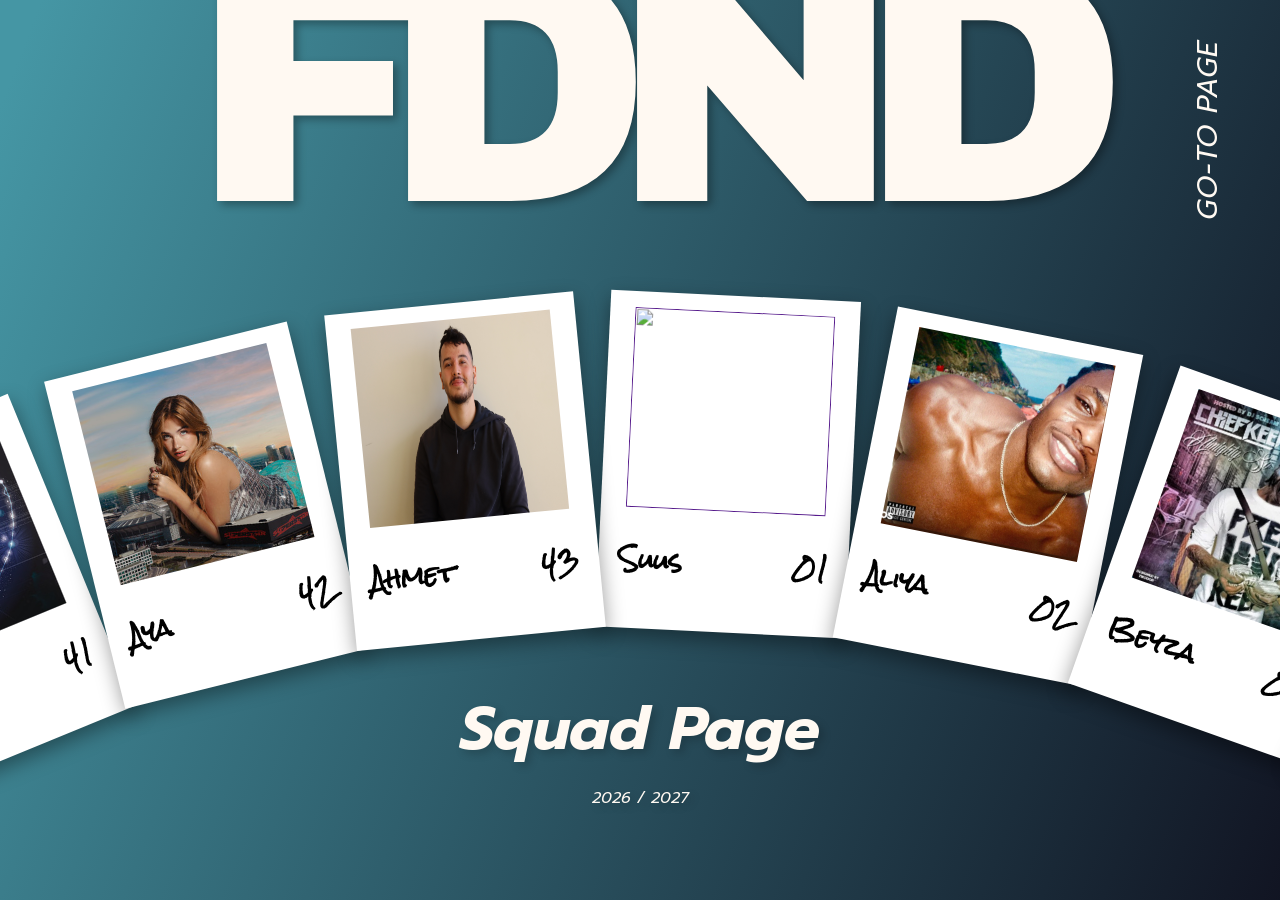
==== index.html @ 0210c7cf "paginas linken en korte uitleg" ====
<!DOCTYPE html>
<html lang="en">
<head>
    <meta charset="UTF-8">
    <meta name="viewport" content="width=device-width, initial-scale=1.0">

    <title>Squad page</title>

    <link rel="stylesheet" href="styles/styles.css">
</head>

<body>

    <section class="slider">

        <h2 class="fdnd">FDND</h2>

        <div class="circle-text">
            <h1>Squad Page</h1>

            <p>
                2026 / 2027
            </p>
        </div>
        <div class="goTopage"> <a href="goto-page/goto.html">GO-TO PAGE</a></div>


        <div class="wheel-window">

            <div class="circle" id="circle">

                <article class="card">
                    <a href=""><img src="https://fastly.picsum.photos/id/0/5000/3333.jpg?hmac=_j6ghY5fCfSD6tvtcV74zXivkJSPIfR9B8w34XeQmvU" alt=""></a>
                    <div class="content">
                        <a href="">
                            <h2>Suus</h2>
                        </a>
                        <h2>01</h2>
                    </div>
                </article>

                <article class="card">
                    <a href="https://open.spotify.com/album/4bhsge7tf3Ci7hPtmNu0J1"><img src="Cover fotos/Aliya.png" alt=""></a>
                    <div class="content">
                        <a href="https://aliyaharding.github.io/your-tribe-profile-card/Aliya.html">
                            <h2>Aliya</h2>
                        </a>
                        <h2>02</h2>
                    </div>
                </article>

                <article class="card">
                    <a href="https://open.spotify.com/track/30rpKQn8oHKN7y34GOj0X2?si=afd12217fcdf4f01"><img src="Cover fotos/Beyza.png" alt=""></a>
                    <div class="content">
                        <a href="https://beyzaarkan.github.io/your-tribe-profile-card/">
                            <h2>Beyza</h2>
                        </a>
                        <h2>03</h2>
                    </div>
                </article>

                <article class="card">
                    <a href="https://open.spotify.com/track/5DBmXF7QO43Cuy9yqva116"><img src="Cover fotos/Jesper.png" alt=""></a>
                    <div class="content">
                        <a href="https://jesperkoning1.github.io/your-tribe-profile-card/">
                            <h2>Jesper</h2>
                        </a>
                        <h2>04</h2>
                    </div>
                </article>

                <article class="card">
                    <a href="https://open.spotify.com/track/2dxpAO137w9TbVnnN4Roo1?si=LbN8KAVeT6iYR3YzOqZjtg&utm_source=copy-link"><img src="Cover fotos/Justin.png" alt=""></a>
                    <div class="content">
                        <a href="https://justinverbon1234.github.io/introwebsite/#home">
                            <h2>Justin</h2>
                        </a>
                        <h2>05</h2>
                    </div>
                </article>

                <article class="card">
                    <div class="polaroid">
                        <a href="https://open.spotify.com/track/2bfNnO1OpLCxaDR73phdMk"><img src="Cover%20fotos/Celeste.png" alt="Celeste"></a>
                    </div>
                    <div class="content">
                        <a href="https://celeste0012.github.io/your-tribe-profile-card/"><h2>Celeste</h2></a>
                        <h2>06</h2>
                    </div>
                </article>

                <article class="card">
                    <div class="polaroid">
                        <img src="Jaar%201/Chahed.JPG" alt="Chahed">
                    </div>
                    <div class="content">
                        <a href="https://chahedddd.github.io/your-tribe-profile-card/"><h2>Chahed</h2></a>
                        <h2>07</h2>
                    </div>
                </article>

                <article class="card">
                    <div class="polaroid">
                        <img src="Jaar%201/David.JPG" alt="David">
                    </div>
                    <div class="content">
                        <a href="https://davidoo379.github.io/your-tribe-profile-card/"><h2>David</h2></a>
                        <h2>08</h2>
                    </div>
                </article>

                <article class="card">
                    <div class="polaroid">
                        <span class="polaroid-placeholder">E</span>
                    </div>
                    <div class="content">
                        <a href=""><h2>Emmanuel</h2></a>
                        <h2>09</h2>
                    </div>
                </article>

                <article class="card">
                    <div class="polaroid">
                        <img src="Jaar%201/Hajar.JPG" alt="Hajar">
                    </div>
                    <div class="content">
                        <a href=""><h2>Hajar</h2></a>
                        <h2>10</h2>
                    </div>
                </article>

                <article class="card">
                    <div class="polaroid">
                        <img src="Jaar%201/Jarellsa.JPG" alt="Jarellsa">
                    </div>
                    <div class="content">
                        <a href="https://js5603.github.io/your-tribe-profile-card/"><h2>Jarellsa</h2></a>
                        <h2>11</h2>
                    </div>
                </article>

                <article class="card">
                    <div class="polaroid">
                        <a href="https://open.spotify.com/track/5DBmXF7QO43Cuy9yqva116"><img src="Cover%20fotos/Jesper.png" alt="Jesper"></a>
                    </div>
                    <div class="content">
                        <a href="https://jesperkoning1.github.io/your-tribe-profile-card/"><h2>Jesper</h2></a>
                        <h2>12</h2>
                    </div>
                </article>

                <article class="card">
                    <div class="polaroid">
                        <a href="https://open.spotify.com/track/4lkvkuT775zljoXSJSP4JC"><img src="Cover%20fotos/Joost.png" alt="Joost"></a>
                    </div>
                    <div class="content">
                        <a href="https://s2108887.github.io/your-tribe-profile-card/"><h2>Joost</h2></a>
                        <h2>13</h2>
                    </div>
                </article>

                <article class="card">
                    <div class="polaroid">
                        <a href="https://open.spotify.com/track/2dxpAO137w9TbVnnN4Roo1?si=LbN8KAVeT6iYR3YzOqZjtg&utm_source=copy-link"><img src="Cover%20fotos/Justin.png" alt="Justin"></a>
                    </div>
                    <div class="content">
                        <a href="https://justinverbon1234.github.io/introwebsite/#home"><h2>Justin</h2></a>
                        <h2>14</h2>
                    </div>
                </article>

                <article class="card">
                    <div class="polaroid">
                        <span class="polaroid-placeholder">K</span>
                    </div>
                    <div class="content">
                        <a href=""><h2>Kennie</h2></a>
                        <h2>15</h2>
                    </div>
                </article>

                <article class="card">
                    <div class="polaroid">
                        <img src="Jaar%201/Lo%C3%AFs.JPG" alt="Loïs">
                    </div>
                    <div class="content">
                        <a href="https://loisaantjes.github.io/your-tribe-profile-card/"><h2>Loïs</h2></a>
                        <h2>16</h2>
                    </div>
                </article>

                <article class="card">
                    <div class="polaroid">
                        <img src="Jaar%201/Lou.JPG" alt="Lou">
                    </div>
                    <div class="content">
                        <a href="https://louavb.github.io/your-tribe-profile-card/"><h2>Lou</h2></a>
                        <h2>17</h2>
                    </div>
                </article>

                <article class="card">
                    <div class="polaroid">
                        <a href="https://open.spotify.com/track/6rdkCkjk6D12xRpdMXy0I2?si=6cc4e0f4f4984ff0"><img src="Cover%20fotos/Lyanne.png" alt="Lyanne"></a>
                    </div>
                    <div class="content">
                        <a href="https://lyannebos.github.io/your-tribe-profile-card/"><h2>Lyanne</h2></a>
                        <h2>18</h2>
                    </div>
                </article>

                <article class="card">
                    <div class="polaroid">
                        <a href="https://open.spotify.com/track/1QrbZhFYlViXd60g130vw1?si=cf085813ec524803"><img src="Cover%20fotos/Lyndsey.png" alt="Lyndsey"></a>
                    </div>
                    <div class="content">
                        <a href="https://lyndsey07.github.io/your-tribe-profile-card/"><h2>Lyndsey</h2></a>
                        <h2>19</h2>
                    </div>
                </article>

                <article class="card">
                    <div class="polaroid">
                        <a href="https://open.spotify.com/track/0uS2Womc2Qmank4v4ZXSIc?si=f0138188e6684b3f"><img src="Cover%20fotos/melissa.png" alt="Melissa"></a>
                    </div>
                    <div class="content">
                        <a href="https://melis5016.github.io/your-tribe-profile-card/"><h2>Melissa</h2></a>
                        <h2>20</h2>
                    </div>
                </article>

                <article class="card">
                    <div class="polaroid">
                        <img src="Jaar%201/Mika.JPG" alt="Mika">
                    </div>
                    <div class="content">
                        <a href="https://mikahartono007.github.io/your-tribe-profile-card/"><h2>Mika</h2></a>
                        <h2>21</h2>
                    </div>
                </article>

                <article class="card">
                    <div class="polaroid">
                        <img src="Jaar%201/Miriale.JPG" alt="Miriale">
                    </div>
                    <div class="content">
                        <a href="https://m1riale.github.io/your-tribe-profile-card/"><h2>Miriale</h2></a>
                        <h2>22</h2>
                    </div>
                </article>

                <article class="card">
                    <div class="polaroid">
                        <img src="Jaar%201/Noey.JPG" alt="Noey">
                    </div>
                    <div class="content">
                        <a href="https://noeyoo26.github.io/your-tribe-profile-card/"><h2>Noey</h2></a>
                        <h2>23</h2>
                    </div>
                </article>

                <article class="card">
                    <div class="polaroid">
                        <img src="Jaar%201/Queeny.JPG" alt="Queeny">
                    </div>
                    <div class="content">
                        <a href="https://queeny2003.github.io/your-tribe-profile-card/"><h2>Queeny</h2></a>
                        <h2>24</h2>
                    </div>
                </article>

                <article class="card">
                    <div class="polaroid">
                        <a href="https://open.spotify.com/track/3kLE2Jsxeb3W2bhx82bPlb?si=hnOVK1WyT_2hZTIwfyWzcA&utm_source=copy-link"><img src="Cover%20fotos/Rabia.png" alt="Rabia"></a>
                    </div>
                    <div class="content">
                        <a href="https://rabiaarkan.github.io/your-tribe-profile-card/"><h2>Rabia</h2></a>
                        <h2>25</h2>
                    </div>
                </article>

                <article class="card">
                    <div class="polaroid">
                        <img src="Jaar%201/Rayhana.JPG" alt="Rayhana">
                    </div>
                    <div class="content">
                        <a href="https://rayhana7.github.io/your-tribe-profile-card/"><h2>Rayhana</h2></a>
                        <h2>26</h2>
                    </div>
                </article>

                <article class="card">
                    <div class="polaroid">
                        <img src="Jaar%201/Rick.JPG" alt="Rick">
                    </div>
                    <div class="content">
                        <a href="https://rickd377.github.io/your-tribe-profile-card/"><h2>Rick</h2></a>
                        <h2>27</h2>
                    </div>
                </article>

                <article class="card">
                    <div class="polaroid">
                        <a href="https://open.spotify.com/track/2TVxnKdb3tqe1nhQWwwZCO?si=04ea355052c5495c"><img src="Cover%20fotos/rosa.png" alt="Rosa"></a>
                    </div>
                    <div class="content">
                        <a href="https://rosavandenbos.github.io/your-tribe-profile-card/"><h2>Rosa</h2></a>
                        <h2>28</h2>
                    </div>
                </article>

                <article class="card">
                    <div class="polaroid">
                        <a href="https://open.spotify.com/track/0ein7AoQtMfncNkgX6erBJ?si=066363b96b164a5f"><img src="Cover%20fotos/Rowynn.png" alt="Rowynn"></a>
                    </div>
                    <div class="content">
                        <a href="https://rowynn-eu.github.io/fdnd-profile-card/"><h2>Rowynn</h2></a>
                        <h2>29</h2>
                    </div>
                </article>

                <article class="card">
                    <div class="polaroid">
                        <img src="Cover%20fotos/Sam.png" alt="Sam">
                    </div>
                    <div class="content">
                        <a href="https://sambalsamss.github.io/your-tribe-profile-card/"><h2>Sam</h2></a>
                        <h2>30</h2>
                    </div>
                </article>

                <article class="card">
                    <div class="polaroid">
                        <img src="Jaar%201/Sami.JPG" alt="Sami">
                    </div>
                    <div class="content">
                        <a href=""><h2>Sami</h2></a>
                        <h2>31</h2>
                    </div>
                </article>

                <article class="card">
                    <div class="polaroid">
                        <a href="https://open.spotify.com/track/13toFl1UwJPsRxDiD9jgtn?si=424628b800dc44c4"><img src="Cover%20fotos/Savannah.png" alt="Savannah"></a>
                    </div>
                    <div class="content">
                        <a href="https://savannahvdheld.github.io/your-tribe-profile-card/"><h2>Savannah</h2></a>
                        <h2>32</h2>
                    </div>
                </article>

                <article class="card">
                    <div class="polaroid">
                        <a href="https://open.spotify.com/track/649sdeRNPf05BOLBj1mAM9?si=AgdmmM1JSR-guNTonocITA&utm_source=copy-link&rowId=1efcf9e5ba291e65"><img src="Cover%20fotos/Sophie.png" alt="Sophie"></a>
                    </div>
                    <div class="content">
                        <a href="https://sophieediepenmaat.github.io/your-tribe-profile-card/"><h2>Sophie</h2></a>
                        <h2>33</h2>
                    </div>
                </article>

                <article class="card">
                    <div class="polaroid">
                        <a href="https://open.spotify.com/track/1XpVhaI4HzWrhRWIpdfyJB?si=ddd6d8f90f2c4a77"><img src="Cover%20fotos/Sun.png" alt="Sun"></a>
                    </div>
                    <div class="content">
                        <a href="https://stldevelopment.github.io/your-tribe-profile-card/"><h2>Sun</h2></a>
                        <h2>34</h2>
                    </div>
                </article>

                <article class="card">
                    <div class="polaroid">
                        <img src="Jaar%201/Thijs.JPG" alt="Thijs">
                    </div>
                    <div class="content">
                        <a href="https://thijs-fdnd.github.io/your-tribe-profile-card/"><h2>Thijs</h2></a>
                        <h2>35</h2>
                    </div>
                </article>

                <article class="card">
                    <div class="polaroid">
                        <a href="https://open.spotify.com/track/2g8OkcAaugntcOgt6pwQAm?si=fd66c41fdecf4f15"><img src="Cover%20fotos/Wesley.png" alt="Wesley"></a>
                    </div>
                    <div class="content">
                        <a href="https://toonicwesley.github.io/your-tribe-profile-card/"><h2>Wesley</h2></a>
                        <h2>36</h2>
                    </div>
                </article>

                <article class="card">
                    <div class="polaroid">
                        <a href="https://open.spotify.com/track/24j5pHISv4r7Au45ueiZ8r?si=ebf1aa23562a4572"><img src="Cover%20fotos/Xin.png" alt="Xin"></a>
                    </div>
                    <div class="content">
                        <a href="https://xinjuliette.github.io/your-tribe-profile-card/"><h2>Xin</h2></a>
                        <h2>37</h2>
                    </div>
                </article>

                <article class="card">
                    <div class="polaroid">
                        <img src="Jaar%201/Yigal.JPG" alt="Yigal">
                    </div>
                    <div class="content">
                        <a href=""><h2>Yigal</h2></a>
                        <h2>38</h2>
                    </div>
                </article>

                <article class="card">
                    <div class="polaroid">
                        <img src="Jaar%201/Younes.JPG" alt="Younes">
                    </div>
                    <div class="content">
                        <a href=""><h2>Younes</h2></a>
                        <h2>39</h2>
                    </div>
                </article>

                <article class="card">
                    <div class="polaroid">
                        <a href="https://open.spotify.com/track/5r5cp9IpziiIsR6b93vcnQ?si=ee3883383f084d9b"><img src="Cover%20fotos/koop.png" alt="Koop"></a>
                    </div>
                    <div class="content">
                        <a href="http://koopreynders.github.io/profile-card/"><h2>Koop</h2></a>
                        <h2>40</h2>
                    </div>
                </article>

                <article class="card">
                    <div class="polaroid">
                        <a href="https://open.spotify.com/track/4IazOWzgfLB8MR5VIY368A?si=-tY_Zt63QMWzEGtm5CwmcA&utm_source=copy-link"><img src="Cover%20fotos/Britt.png" alt="Britt"></a>
                    </div>
                    <div class="content">
                        <a href="https://brittvegt.github.io/your-tribe-profile-card/"><h2>Britt</h2></a>
                        <h2>41</h2>
                    </div>
                </article>

                <article class="card">
                    <div class="polaroid">
                        <a href="https://open.spotify.com/album/2jZzND3FctUUDWC8I4MYNK?si=33-AzAgFSiCE4cm8D4ddWQ&utm_source=copy-link"><img src="Cover%20fotos/Aya.png" alt="Aya"></a>
                    </div>
                    <div class="content">
                        <a href="https://ayalefevere.github.io/your-tribe-profile-card/"><h2>Aya</h2></a>
                        <h2>42</h2>
                    </div>
                </article>

                <article class="card">
                    <div class="polaroid">
                        <img src="Jaar%201/Ahmet.JPG" alt="Ahmet">
                    </div>
                    <div class="content">
                        <a href="https://temhasene.github.io/your-tribe-profile-card/"><h2>Ahmet</h2></a>
                        <h2>43</h2>
                    </div>
                </article>

            </div>

        </div>

    </section>


    <script src="scripts/script.js"></script>

</body>
</html>
---- styles/styles.css ----
@import url('https://fonts.googleapis.com/css2?family=Archivo+Black&family=Google+Sans:ital,opsz,wght@0,17..18,400..700;1,17..18,400..700&family=Prompt:ital,wght@0,100;0,200;0,300;0,400;0,500;0,600;0,700;0,800;0,900;1,100;1,200;1,300;1,400;1,500;1,600;1,700;1,800;1,900&family=Rock+Salt&display=swap');
* {
    box-sizing: border-box;
}


body {
    margin: 0;
    font-family: Arial, sans-serif;
    background-image: linear-gradient( 111.1deg,  rgba(69,150,164,1) 2.5%, rgba(17,20,34,1) 100.3% );
}


/* Whole screen */

.slider {
    width: 100%;
    height: 100vh;

    position: relative;

    overflow: hidden;
}


/* Text that stays still */
.fdnd{
    color: #FFF9F2;
    font-size: 27vw; /* vw, zodat het automatische aanpast op maat van scherm */
    margin-top: -8vw; /* vw, zodat het automatische aanpast op maat van scherm */
    text-align: center;
    text-shadow: 4px 4px 8px rgba(0, 0, 0, 0.321);
    letter-spacing: -40px;
    
   font-family: "Archivo Black", sans-serif;

   font-weight: 400;

   font-style: normal;
   position: relative;
    animation: fadeIn 1s;
}

@keyframes fadeIn{
  from{
    opacity: 0;
    top: -20px;
  }
  to{
    opacity: 1;
    top: 0;
  }
}

.goTopage {
    position: absolute;

    right: 4vw;
    top: 40px;

    color: #FFF9F2;

    font-size: 28px;
    font-family: "Prompt", sans-serif;
    font-weight: 400;
    font-style: italic;

    writing-mode: vertical-rl;
    transform: rotate(180deg);

    letter-spacing: 1px;

    a{
        color: #FFF9F2;
        text-decoration: none;
    }

    a:hover{
        text-decoration: underline;
    }

    a:hover a:visited{
        color: #FFF9F2;
    }
}

.circle-text {
    width: 600px;
    color: #FFF9F2;
    position: absolute;

    left: 50%;
    bottom: 90px;
    text-shadow: 4px 4px 8px rgba(0, 0, 0, 0.185);

    transform: translateX(-50%);

    text-align: center;

    z-index: 10;
    font-family: "Prompt", sans-serif;
      font-weight: 400;
      font-style: italic;
    animation: TextIn 2s;
}

@keyframes TextIn {
    from{
        opacity: 0;
        bottom: 0;
    }
    to{
        opacity: 1;
        bottom: 90px;
    }
}

.circle-text h1 {
    margin: 0 0 12px;

    font-size: 60px;
}


.circle-text p {
    margin: 0;

    font-size: 16px;
    line-height: 1.5;
}


/* Visible area for the cards */

.wheel-window {
    width: 1100px;
    height: 150px;

    position: absolute;

    left: 50%;
    bottom: 0;

    transform: translateX(-50%);
    animation: slideIn 1s;

}

@keyframes slideIn {
    from{
        height: 0;
    }

    to{
        height: 150px;
    }
}


/* Big rotating circle */

.circle {
    width: 3600px;
    height: 3600px;

    position: absolute;

    left: 50%;
    top: -18em;

    border-radius: 50%;


opacity: 0;

    animation:
        circleIntro 2s ease-out forwards,
        rotateCircle 65s linear 2s infinite;
}


/* Pause when hovering over the cards */

.circle:hover {
    animation-play-state: paused;
}


/* Rotation */
@keyframes circleIntro {
    from {
        opacity: 0;
        transform: translateX(-50%) rotate(-20deg);
    }

    to {
        opacity: 1;
        transform: translateX(-50%) rotate(0deg);
    }
}

@keyframes rotateCircle {

    from {
        transform: translateX(-50%) rotate(0deg);
    }

    to {
        transform: translateX(-50%) rotate(360deg);
    }

}


/* Cards */

.card {
    width: 250px;
    height: auto;
    position: absolute;

    padding: 16px 20px 20px;

    background-color: white;

    text-align: center;
    box-shadow: 0 8px 20px rgba(0, 0, 0, 0.393);

    /* --rotate is set by animation.js, --scale changes on hover below */
    transform: translate(-50%, -50%) rotate(var(--rotate, 0deg)) scale(var(--scale, 1));

    transition: all 0.3s ease, box-shadow 0.3s ease; /* transition all zodat alles wordt geanimeerd */

    img{
        width: 200px;
        height: 200px;
    }
}

.content{
    display: flex;
    justify-content: space-between;
    align-items: center;

   font-family: "Rock Salt", cursive;

   font-weight: 400;

   font-style: normal;
    
    a{
        text-decoration: none;
        color: black;
    }

    a:hover{
        text-decoration: underline;
    }
}
/* Zoom in the card the mouse is over */

.card:hover {
    scale: 1.25;
    margin: 27px;
    z-index: 5;

    box-shadow: 0 12px 28px rgba(0, 0, 0, 0.3);
}
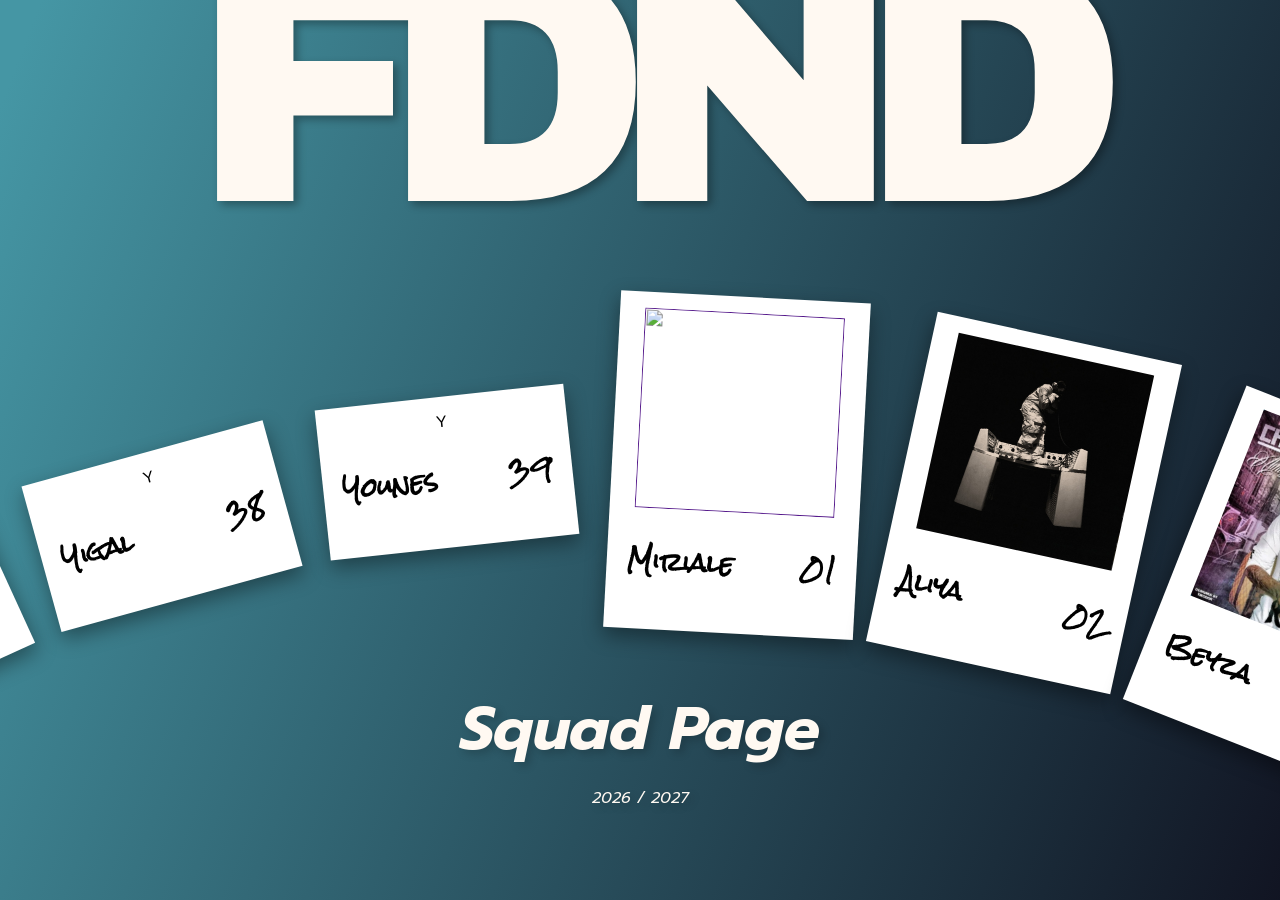
==== commit 67467571: "Foto's toegevoegd weer ZO ga ik fixen dat telefoon shit" ====
--- a/index.html
+++ b/index.html
@@ -4,7 +4,7 @@
     <meta charset="UTF-8">
     <meta name="viewport" content="width=device-width, initial-scale=1.0">
 
-    <title>Squad page</title>
+    <title>Circle Slider</title>
 
     <link rel="stylesheet" href="styles/styles.css">
 </head>
@@ -13,7 +13,7 @@
 
     <section class="slider">
 
-        <h2 class="fdnd">FDND</h2>
+        <h1 class="fdnd">FDND</h1>
 
         <div class="circle-text">
             <h1>Squad Page</h1>
@@ -22,7 +22,6 @@
                 2026 / 2027
             </p>
         </div>
-        <div class="goTopage"> <a href="goto-page/goto.html">GO-TO PAGE</a></div>
 
 
         <div class="wheel-window">
@@ -32,8 +31,8 @@
                 <article class="card">
                     <a href=""><img src="https://fastly.picsum.photos/id/0/5000/3333.jpg?hmac=_j6ghY5fCfSD6tvtcV74zXivkJSPIfR9B8w34XeQmvU" alt=""></a>
                     <div class="content">
-                        <a href="">
-                            <h2>Suus</h2>
+                        <a href="https://m1riale.github.io/your-tribe-profile-card/">
+                            <h2>Miriale</h2>
                         </a>
                         <h2>01</h2>
                     </div>
@@ -50,9 +49,9 @@
                 </article>
 
                 <article class="card">
-                    <a href="https://open.spotify.com/track/30rpKQn8oHKN7y34GOj0X2?si=afd12217fcdf4f01"><img src="Cover fotos/Beyza.png" alt=""></a>
-                    <div class="content">
-                        <a href="https://beyzaarkan.github.io/your-tribe-profile-card/">
+                    <a href=""><img src="Cover fotos/Beyza.png" alt=""></a>
+                    <div class="content">
+                        <a href="https://aliyaharding.github.io/your-tribe-profile-card/Aliya.html">
                             <h2>Beyza</h2>
                         </a>
                         <h2>03</h2>
@@ -60,9 +59,9 @@
                 </article>
 
                 <article class="card">
-                    <a href="https://open.spotify.com/track/5DBmXF7QO43Cuy9yqva116"><img src="Cover fotos/Jesper.png" alt=""></a>
-                    <div class="content">
-                        <a href="https://jesperkoning1.github.io/your-tribe-profile-card/">
+                    <a href=""><img src="Cover fotos/Jesper.png" alt=""></a>
+                    <div class="content">
+                        <a href="https://aliyaharding.github.io/your-tribe-profile-card/Aliya.html">
                             <h2>Jesper</h2>
                         </a>
                         <h2>04</h2>
@@ -70,9 +69,9 @@
                 </article>
 
                 <article class="card">
-                    <a href="https://open.spotify.com/track/2dxpAO137w9TbVnnN4Roo1?si=LbN8KAVeT6iYR3YzOqZjtg&utm_source=copy-link"><img src="Cover fotos/Justin.png" alt=""></a>
-                    <div class="content">
-                        <a href="https://justinverbon1234.github.io/introwebsite/#home">
+                    <a href=""><img src="Cover fotos/Justin.png" alt=""></a>
+                    <div class="content">
+                        <a href="https://aliyaharding.github.io/your-tribe-profile-card/Aliya.html">
                             <h2>Justin</h2>
                         </a>
                         <h2>05</h2>
@@ -81,30 +80,30 @@
 
                 <article class="card">
                     <div class="polaroid">
-                        <a href="https://open.spotify.com/track/2bfNnO1OpLCxaDR73phdMk"><img src="Cover%20fotos/Celeste.png" alt="Celeste"></a>
-                    </div>
-                    <div class="content">
-                        <a href="https://celeste0012.github.io/your-tribe-profile-card/"><h2>Celeste</h2></a>
+                        <span class="polaroid-placeholder">C</span>
+                    </div>
+                    <div class="content">
+                        <a href=""><h2>Celeste</h2></a>
                         <h2>06</h2>
                     </div>
                 </article>
 
                 <article class="card">
                     <div class="polaroid">
-                        <img src="Jaar%201/Chahed.JPG" alt="Chahed">
-                    </div>
-                    <div class="content">
-                        <a href="https://chahedddd.github.io/your-tribe-profile-card/"><h2>Chahed</h2></a>
+                        <span class="polaroid-placeholder">C</span>
+                    </div>
+                    <div class="content">
+                        <a href=""><h2>Chahed</h2></a>
                         <h2>07</h2>
                     </div>
                 </article>
 
                 <article class="card">
                     <div class="polaroid">
-                        <img src="Jaar%201/David.JPG" alt="David">
-                    </div>
-                    <div class="content">
-                        <a href="https://davidoo379.github.io/your-tribe-profile-card/"><h2>David</h2></a>
+                        <span class="polaroid-placeholder">D</span>
+                    </div>
+                    <div class="content">
+                        <a href=""><h2>David</h2></a>
                         <h2>08</h2>
                     </div>
                 </article>
@@ -121,7 +120,7 @@
 
                 <article class="card">
                     <div class="polaroid">
-                        <img src="Jaar%201/Hajar.JPG" alt="Hajar">
+                        <span class="polaroid-placeholder">H</span>
                     </div>
                     <div class="content">
                         <a href=""><h2>Hajar</h2></a>
@@ -131,40 +130,40 @@
 
                 <article class="card">
                     <div class="polaroid">
-                        <img src="Jaar%201/Jarellsa.JPG" alt="Jarellsa">
-                    </div>
-                    <div class="content">
-                        <a href="https://js5603.github.io/your-tribe-profile-card/"><h2>Jarellsa</h2></a>
+                        <span class="polaroid-placeholder">J</span>
+                    </div>
+                    <div class="content">
+                        <a href=""><h2>Jarellsa</h2></a>
                         <h2>11</h2>
                     </div>
                 </article>
 
                 <article class="card">
                     <div class="polaroid">
-                        <a href="https://open.spotify.com/track/5DBmXF7QO43Cuy9yqva116"><img src="Cover%20fotos/Jesper.png" alt="Jesper"></a>
-                    </div>
-                    <div class="content">
-                        <a href="https://jesperkoning1.github.io/your-tribe-profile-card/"><h2>Jesper</h2></a>
+                        <img src="Cover%20fotos/Jesper.png" alt="Jesper">
+                    </div>
+                    <div class="content">
+                        <a href=""><h2>Jesper</h2></a>
                         <h2>12</h2>
                     </div>
                 </article>
 
                 <article class="card">
                     <div class="polaroid">
-                        <a href="https://open.spotify.com/track/4lkvkuT775zljoXSJSP4JC"><img src="Cover%20fotos/Joost.png" alt="Joost"></a>
-                    </div>
-                    <div class="content">
-                        <a href="https://s2108887.github.io/your-tribe-profile-card/"><h2>Joost</h2></a>
+                        <span class="polaroid-placeholder">J</span>
+                    </div>
+                    <div class="content">
+                        <a href=""><h2>Joost</h2></a>
                         <h2>13</h2>
                     </div>
                 </article>
 
                 <article class="card">
                     <div class="polaroid">
-                        <a href="https://open.spotify.com/track/2dxpAO137w9TbVnnN4Roo1?si=LbN8KAVeT6iYR3YzOqZjtg&utm_source=copy-link"><img src="Cover%20fotos/Justin.png" alt="Justin"></a>
-                    </div>
-                    <div class="content">
-                        <a href="https://justinverbon1234.github.io/introwebsite/#home"><h2>Justin</h2></a>
+                        <img src="Cover%20fotos/Justin.png" alt="Justin">
+                    </div>
+                    <div class="content">
+                        <a href=""><h2>Justin</h2></a>
                         <h2>14</h2>
                     </div>
                 </article>
@@ -181,140 +180,140 @@
 
                 <article class="card">
                     <div class="polaroid">
-                        <img src="Jaar%201/Lo%C3%AFs.JPG" alt="Loïs">
-                    </div>
-                    <div class="content">
-                        <a href="https://loisaantjes.github.io/your-tribe-profile-card/"><h2>Loïs</h2></a>
+                        <span class="polaroid-placeholder">L</span>
+                    </div>
+                    <div class="content">
+                        <a href=""><h2>Loïs</h2></a>
                         <h2>16</h2>
                     </div>
                 </article>
 
                 <article class="card">
                     <div class="polaroid">
-                        <img src="Jaar%201/Lou.JPG" alt="Lou">
-                    </div>
-                    <div class="content">
-                        <a href="https://louavb.github.io/your-tribe-profile-card/"><h2>Lou</h2></a>
+                        <img src="Cover%20fotos/Lou.png" alt="Lou">
+                    </div>
+                    <div class="content">
+                        <a href=""><h2>Lou</h2></a>
                         <h2>17</h2>
                     </div>
                 </article>
 
                 <article class="card">
                     <div class="polaroid">
-                        <a href="https://open.spotify.com/track/6rdkCkjk6D12xRpdMXy0I2?si=6cc4e0f4f4984ff0"><img src="Cover%20fotos/Lyanne.png" alt="Lyanne"></a>
-                    </div>
-                    <div class="content">
-                        <a href="https://lyannebos.github.io/your-tribe-profile-card/"><h2>Lyanne</h2></a>
+                        <img src="Cover%20fotos/Lyanne.png" alt="Lyanne">
+                    </div>
+                    <div class="content">
+                        <a href=""><h2>Lyanne</h2></a>
                         <h2>18</h2>
                     </div>
                 </article>
 
                 <article class="card">
                     <div class="polaroid">
-                        <a href="https://open.spotify.com/track/1QrbZhFYlViXd60g130vw1?si=cf085813ec524803"><img src="Cover%20fotos/Lyndsey.png" alt="Lyndsey"></a>
-                    </div>
-                    <div class="content">
-                        <a href="https://lyndsey07.github.io/your-tribe-profile-card/"><h2>Lyndsey</h2></a>
+                        <img src="Cover%20fotos/Lyndsey.png" alt="Lyndsey">
+                    </div>
+                    <div class="content">
+                        <a href=""><h2>Lyndsey</h2></a>
                         <h2>19</h2>
                     </div>
                 </article>
 
                 <article class="card">
                     <div class="polaroid">
-                        <a href="https://open.spotify.com/track/0uS2Womc2Qmank4v4ZXSIc?si=f0138188e6684b3f"><img src="Cover%20fotos/melissa.png" alt="Melissa"></a>
-                    </div>
-                    <div class="content">
-                        <a href="https://melis5016.github.io/your-tribe-profile-card/"><h2>Melissa</h2></a>
+                        <img src="Cover%20fotos/melissa.png" alt="Melissa">
+                    </div>
+                    <div class="content">
+                        <a href=""><h2>Melissa</h2></a>
                         <h2>20</h2>
                     </div>
                 </article>
 
                 <article class="card">
                     <div class="polaroid">
-                        <img src="Jaar%201/Mika.JPG" alt="Mika">
-                    </div>
-                    <div class="content">
-                        <a href="https://mikahartono007.github.io/your-tribe-profile-card/"><h2>Mika</h2></a>
+                        <img src="Cover%20fotos/Mika.png" alt="Mika">
+                    </div>
+                    <div class="content">
+                        <a href=""><h2>Mika</h2></a>
                         <h2>21</h2>
                     </div>
                 </article>
 
                 <article class="card">
                     <div class="polaroid">
-                        <img src="Jaar%201/Miriale.JPG" alt="Miriale">
-                    </div>
-                    <div class="content">
-                        <a href="https://m1riale.github.io/your-tribe-profile-card/"><h2>Miriale</h2></a>
+                        <img src="Cover%20fotos/Miriale.png" alt="Miriale">
+                    </div>
+                    <div class="content">
+                        <a href=""><h2>Miriale</h2></a>
                         <h2>22</h2>
                     </div>
                 </article>
 
                 <article class="card">
                     <div class="polaroid">
-                        <img src="Jaar%201/Noey.JPG" alt="Noey">
-                    </div>
-                    <div class="content">
-                        <a href="https://noeyoo26.github.io/your-tribe-profile-card/"><h2>Noey</h2></a>
+                        <span class="polaroid-placeholder">N</span>
+                    </div>
+                    <div class="content">
+                        <a href=""><h2>Noey</h2></a>
                         <h2>23</h2>
                     </div>
                 </article>
 
                 <article class="card">
                     <div class="polaroid">
-                        <img src="Jaar%201/Queeny.JPG" alt="Queeny">
-                    </div>
-                    <div class="content">
-                        <a href="https://queeny2003.github.io/your-tribe-profile-card/"><h2>Queeny</h2></a>
+                        <span class="polaroid-placeholder">Q</span>
+                    </div>
+                    <div class="content">
+                        <a href=""><h2>Queeny</h2></a>
                         <h2>24</h2>
                     </div>
                 </article>
 
                 <article class="card">
                     <div class="polaroid">
-                        <a href="https://open.spotify.com/track/3kLE2Jsxeb3W2bhx82bPlb?si=hnOVK1WyT_2hZTIwfyWzcA&utm_source=copy-link"><img src="Cover%20fotos/Rabia.png" alt="Rabia"></a>
-                    </div>
-                    <div class="content">
-                        <a href="https://rabiaarkan.github.io/your-tribe-profile-card/"><h2>Rabia</h2></a>
+                        <img src="Cover%20fotos/Rabia.png" alt="Rabia">
+                    </div>
+                    <div class="content">
+                        <a href=""><h2>Rabia</h2></a>
                         <h2>25</h2>
                     </div>
                 </article>
 
                 <article class="card">
                     <div class="polaroid">
-                        <img src="Jaar%201/Rayhana.JPG" alt="Rayhana">
-                    </div>
-                    <div class="content">
-                        <a href="https://rayhana7.github.io/your-tribe-profile-card/"><h2>Rayhana</h2></a>
+                        <span class="polaroid-placeholder">R</span>
+                    </div>
+                    <div class="content">
+                        <a href=""><h2>Rayhana</h2></a>
                         <h2>26</h2>
                     </div>
                 </article>
 
                 <article class="card">
                     <div class="polaroid">
-                        <img src="Jaar%201/Rick.JPG" alt="Rick">
-                    </div>
-                    <div class="content">
-                        <a href="https://rickd377.github.io/your-tribe-profile-card/"><h2>Rick</h2></a>
+                        <span class="polaroid-placeholder">R</span>
+                    </div>
+                    <div class="content">
+                        <a href=""><h2>Rick</h2></a>
                         <h2>27</h2>
                     </div>
                 </article>
 
                 <article class="card">
                     <div class="polaroid">
-                        <a href="https://open.spotify.com/track/2TVxnKdb3tqe1nhQWwwZCO?si=04ea355052c5495c"><img src="Cover%20fotos/rosa.png" alt="Rosa"></a>
-                    </div>
-                    <div class="content">
-                        <a href="https://rosavandenbos.github.io/your-tribe-profile-card/"><h2>Rosa</h2></a>
+                        <img src="Cover%20fotos/rosa.png" alt="Rosa">
+                    </div>
+                    <div class="content">
+                        <a href=""><h2>Rosa</h2></a>
                         <h2>28</h2>
                     </div>
                 </article>
 
                 <article class="card">
                     <div class="polaroid">
-                        <a href="https://open.spotify.com/track/0ein7AoQtMfncNkgX6erBJ?si=066363b96b164a5f"><img src="Cover%20fotos/Rowynn.png" alt="Rowynn"></a>
-                    </div>
-                    <div class="content">
-                        <a href="https://rowynn-eu.github.io/fdnd-profile-card/"><h2>Rowynn</h2></a>
+                        <img src="Cover%20fotos/Rowynn.png" alt="Rowynn">
+                    </div>
+                    <div class="content">
+                        <a href=""><h2>Rowynn</h2></a>
                         <h2>29</h2>
                     </div>
                 </article>
@@ -324,14 +323,14 @@
                         <img src="Cover%20fotos/Sam.png" alt="Sam">
                     </div>
                     <div class="content">
-                        <a href="https://sambalsamss.github.io/your-tribe-profile-card/"><h2>Sam</h2></a>
+                        <a href=""><h2>Sam</h2></a>
                         <h2>30</h2>
                     </div>
                 </article>
 
                 <article class="card">
                     <div class="polaroid">
-                        <img src="Jaar%201/Sami.JPG" alt="Sami">
+                        <span class="polaroid-placeholder">S</span>
                     </div>
                     <div class="content">
                         <a href=""><h2>Sami</h2></a>
@@ -341,67 +340,67 @@
 
                 <article class="card">
                     <div class="polaroid">
-                        <a href="https://open.spotify.com/track/13toFl1UwJPsRxDiD9jgtn?si=424628b800dc44c4"><img src="Cover%20fotos/Savannah.png" alt="Savannah"></a>
-                    </div>
-                    <div class="content">
-                        <a href="https://savannahvdheld.github.io/your-tribe-profile-card/"><h2>Savannah</h2></a>
+                        <img src="Cover%20fotos/Savannah.png" alt="Savannah">
+                    </div>
+                    <div class="content">
+                        <a href=""><h2>Savannah</h2></a>
                         <h2>32</h2>
                     </div>
                 </article>
 
                 <article class="card">
                     <div class="polaroid">
-                        <a href="https://open.spotify.com/track/649sdeRNPf05BOLBj1mAM9?si=AgdmmM1JSR-guNTonocITA&utm_source=copy-link&rowId=1efcf9e5ba291e65"><img src="Cover%20fotos/Sophie.png" alt="Sophie"></a>
-                    </div>
-                    <div class="content">
-                        <a href="https://sophieediepenmaat.github.io/your-tribe-profile-card/"><h2>Sophie</h2></a>
+                        <img src="Cover%20fotos/Sophie.png" alt="Sophie">
+                    </div>
+                    <div class="content">
+                        <a href=""><h2>Sophie</h2></a>
                         <h2>33</h2>
                     </div>
                 </article>
 
                 <article class="card">
                     <div class="polaroid">
-                        <a href="https://open.spotify.com/track/1XpVhaI4HzWrhRWIpdfyJB?si=ddd6d8f90f2c4a77"><img src="Cover%20fotos/Sun.png" alt="Sun"></a>
-                    </div>
-                    <div class="content">
-                        <a href="https://stldevelopment.github.io/your-tribe-profile-card/"><h2>Sun</h2></a>
+                        <img src="Cover%20fotos/Sun.png" alt="Sun">
+                    </div>
+                    <div class="content">
+                        <a href=""><h2>Sun</h2></a>
                         <h2>34</h2>
                     </div>
                 </article>
 
                 <article class="card">
                     <div class="polaroid">
-                        <img src="Jaar%201/Thijs.JPG" alt="Thijs">
-                    </div>
-                    <div class="content">
-                        <a href="https://thijs-fdnd.github.io/your-tribe-profile-card/"><h2>Thijs</h2></a>
+                        <span class="polaroid-placeholder">T</span>
+                    </div>
+                    <div class="content">
+                        <a href=""><h2>Thijs</h2></a>
                         <h2>35</h2>
                     </div>
                 </article>
 
                 <article class="card">
                     <div class="polaroid">
-                        <a href="https://open.spotify.com/track/2g8OkcAaugntcOgt6pwQAm?si=fd66c41fdecf4f15"><img src="Cover%20fotos/Wesley.png" alt="Wesley"></a>
-                    </div>
-                    <div class="content">
-                        <a href="https://toonicwesley.github.io/your-tribe-profile-card/"><h2>Wesley</h2></a>
+                        <span class="polaroid-placeholder">W</span>
+                    </div>
+                    <div class="content">
+                        <a href=""><h2>Wesley</h2></a>
                         <h2>36</h2>
                     </div>
                 </article>
 
                 <article class="card">
                     <div class="polaroid">
-                        <a href="https://open.spotify.com/track/24j5pHISv4r7Au45ueiZ8r?si=ebf1aa23562a4572"><img src="Cover%20fotos/Xin.png" alt="Xin"></a>
-                    </div>
-                    <div class="content">
-                        <a href="https://xinjuliette.github.io/your-tribe-profile-card/"><h2>Xin</h2></a>
+                        <span class="polaroid-placeholder">X</span>
+                    </div>
+                    <div class="content">
+                        <a href=""><h2>Xin</h2></a>
                         <h2>37</h2>
                     </div>
                 </article>
 
                 <article class="card">
                     <div class="polaroid">
-                        <img src="Jaar%201/Yigal.JPG" alt="Yigal">
+                        <span class="polaroid-placeholder">Y</span>
                     </div>
                     <div class="content">
                         <a href=""><h2>Yigal</h2></a>
@@ -411,7 +410,7 @@
 
                 <article class="card">
                     <div class="polaroid">
-                        <img src="Jaar%201/Younes.JPG" alt="Younes">
+                        <span class="polaroid-placeholder">Y</span>
                     </div>
                     <div class="content">
                         <a href=""><h2>Younes</h2></a>
@@ -419,46 +418,6 @@
                     </div>
                 </article>
 
-                <article class="card">
-                    <div class="polaroid">
-                        <a href="https://open.spotify.com/track/5r5cp9IpziiIsR6b93vcnQ?si=ee3883383f084d9b"><img src="Cover%20fotos/koop.png" alt="Koop"></a>
-                    </div>
-                    <div class="content">
-                        <a href="http://koopreynders.github.io/profile-card/"><h2>Koop</h2></a>
-                        <h2>40</h2>
-                    </div>
-                </article>
-
-                <article class="card">
-                    <div class="polaroid">
-                        <a href="https://open.spotify.com/track/4IazOWzgfLB8MR5VIY368A?si=-tY_Zt63QMWzEGtm5CwmcA&utm_source=copy-link"><img src="Cover%20fotos/Britt.png" alt="Britt"></a>
-                    </div>
-                    <div class="content">
-                        <a href="https://brittvegt.github.io/your-tribe-profile-card/"><h2>Britt</h2></a>
-                        <h2>41</h2>
-                    </div>
-                </article>
-
-                <article class="card">
-                    <div class="polaroid">
-                        <a href="https://open.spotify.com/album/2jZzND3FctUUDWC8I4MYNK?si=33-AzAgFSiCE4cm8D4ddWQ&utm_source=copy-link"><img src="Cover%20fotos/Aya.png" alt="Aya"></a>
-                    </div>
-                    <div class="content">
-                        <a href="https://ayalefevere.github.io/your-tribe-profile-card/"><h2>Aya</h2></a>
-                        <h2>42</h2>
-                    </div>
-                </article>
-
-                <article class="card">
-                    <div class="polaroid">
-                        <img src="Jaar%201/Ahmet.JPG" alt="Ahmet">
-                    </div>
-                    <div class="content">
-                        <a href="https://temhasene.github.io/your-tribe-profile-card/"><h2>Ahmet</h2></a>
-                        <h2>43</h2>
-                    </div>
-                </article>
-
             </div>
 
         </div>
--- a/styles/styles.css
+++ b/styles/styles.css
@@ -41,14 +41,15 @@
     animation: fadeIn 1s;
 }
 
+/* animatie foor FDND text */
 @keyframes fadeIn{
   from{
-    opacity: 0;
-    top: -20px;
+    opacity: 0; /* eerst is het niet zichtbaar */
+    top: -20px; /* zodat het eerst buiten het scherm is*/
   }
   to{
-    opacity: 1;
-    top: 0;
+    opacity: 1; /* Nu is de text weer zichtbaar*/
+    top: 0;/* Nu is de text op z'n normale plek*/
   }
 }
 
@@ -145,7 +146,7 @@
     animation: slideIn 1s;
 
 }
-
+/* Slide in animatie van buiten het scherm en terug naar z'n original plek */
 @keyframes slideIn {
     from{
         height: 0;
@@ -226,10 +227,7 @@
     text-align: center;
     box-shadow: 0 8px 20px rgba(0, 0, 0, 0.393);
 
-    /* --rotate is set by animation.js, --scale changes on hover below */
-    transform: translate(-50%, -50%) rotate(var(--rotate, 0deg)) scale(var(--scale, 1));
-
-    transition: all 0.3s ease, box-shadow 0.3s ease; /* transition all zodat alles wordt geanimeerd */
+    transition: all 0.3s ease, box-shadow 0.3s ease; /*transition all zodat alles wordt geanimeerd*/
 
     img{
         width: 200px;
@@ -257,8 +255,8 @@
         text-decoration: underline;
     }
 }
+
 /* Zoom in the card the mouse is over */
-
 .card:hover {
     scale: 1.25;
     margin: 27px;
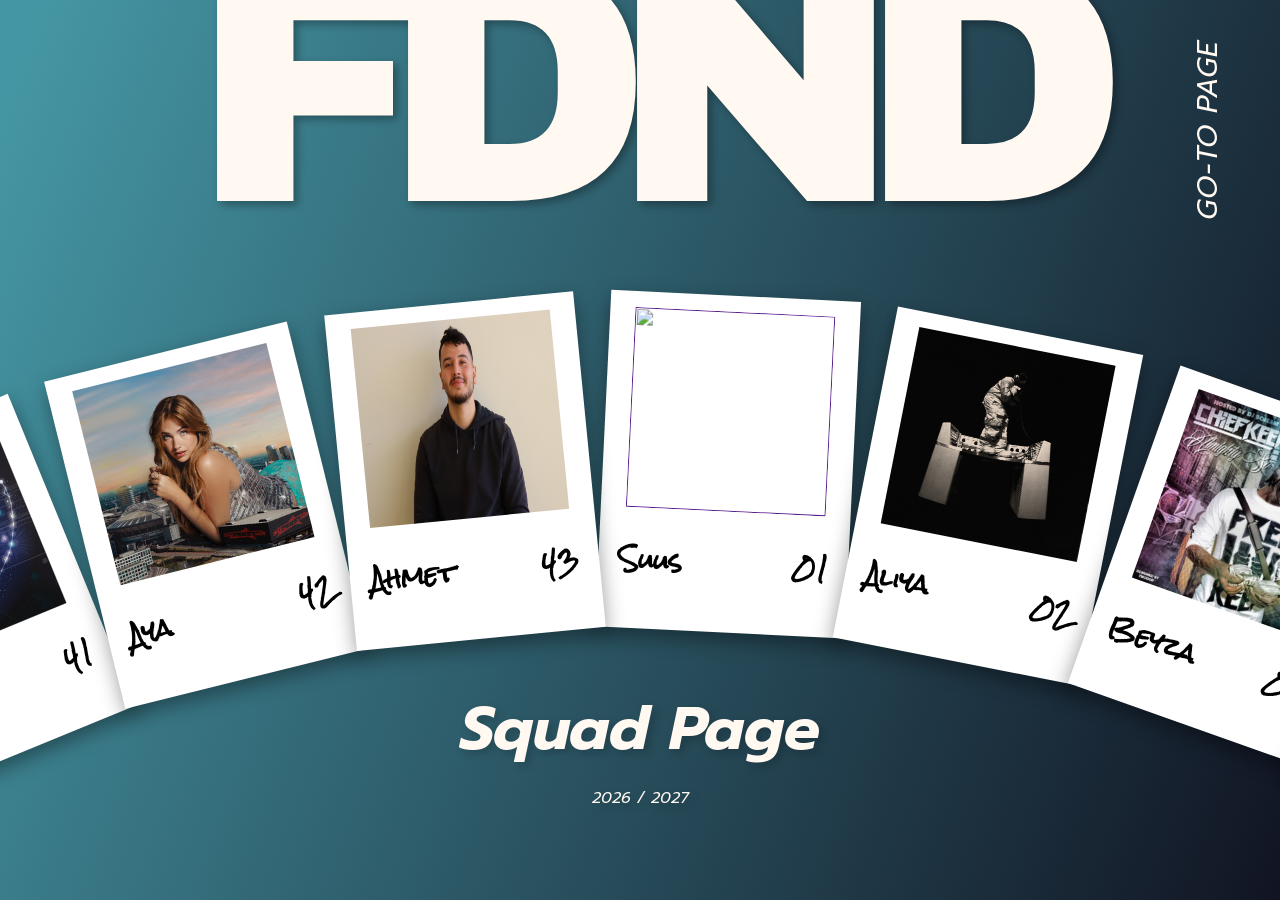
==== commit e8be08e2: "fix" ====
--- a/index.html
+++ b/index.html
@@ -4,7 +4,7 @@
     <meta charset="UTF-8">
     <meta name="viewport" content="width=device-width, initial-scale=1.0">
 
-    <title>Circle Slider</title>
+    <title>Squad page</title>
 
     <link rel="stylesheet" href="styles/styles.css">
 </head>
@@ -13,7 +13,7 @@
 
     <section class="slider">
 
-        <h1 class="fdnd">FDND</h1>
+        <h2 class="fdnd">FDND</h2>
 
         <div class="circle-text">
             <h1>Squad Page</h1>
@@ -22,6 +22,7 @@
                 2026 / 2027
             </p>
         </div>
+        <div class="goTopage"> <a href="goto-page/goto.html">GO-TO PAGE</a></div>
 
 
         <div class="wheel-window">
@@ -31,8 +32,8 @@
                 <article class="card">
                     <a href=""><img src="https://fastly.picsum.photos/id/0/5000/3333.jpg?hmac=_j6ghY5fCfSD6tvtcV74zXivkJSPIfR9B8w34XeQmvU" alt=""></a>
                     <div class="content">
-                        <a href="https://m1riale.github.io/your-tribe-profile-card/">
-                            <h2>Miriale</h2>
+                        <a href="">
+                            <h2>Suus</h2>
                         </a>
                         <h2>01</h2>
                     </div>
@@ -49,9 +50,9 @@
                 </article>
 
                 <article class="card">
-                    <a href=""><img src="Cover fotos/Beyza.png" alt=""></a>
-                    <div class="content">
-                        <a href="https://aliyaharding.github.io/your-tribe-profile-card/Aliya.html">
+                    <a href="https://open.spotify.com/track/30rpKQn8oHKN7y34GOj0X2?si=afd12217fcdf4f01"><img src="Cover fotos/Beyza.png" alt=""></a>
+                    <div class="content">
+                        <a href="https://beyzaarkan.github.io/your-tribe-profile-card/">
                             <h2>Beyza</h2>
                         </a>
                         <h2>03</h2>
@@ -59,9 +60,9 @@
                 </article>
 
                 <article class="card">
-                    <a href=""><img src="Cover fotos/Jesper.png" alt=""></a>
-                    <div class="content">
-                        <a href="https://aliyaharding.github.io/your-tribe-profile-card/Aliya.html">
+                    <a href="https://open.spotify.com/track/5DBmXF7QO43Cuy9yqva116"><img src="Cover fotos/Jesper.png" alt=""></a>
+                    <div class="content">
+                        <a href="https://jesperkoning1.github.io/your-tribe-profile-card/">
                             <h2>Jesper</h2>
                         </a>
                         <h2>04</h2>
@@ -69,9 +70,9 @@
                 </article>
 
                 <article class="card">
-                    <a href=""><img src="Cover fotos/Justin.png" alt=""></a>
-                    <div class="content">
-                        <a href="https://aliyaharding.github.io/your-tribe-profile-card/Aliya.html">
+                    <a href="https://open.spotify.com/track/2dxpAO137w9TbVnnN4Roo1?si=LbN8KAVeT6iYR3YzOqZjtg&utm_source=copy-link"><img src="Cover fotos/Justin.png" alt=""></a>
+                    <div class="content">
+                        <a href="https://justinverbon1234.github.io/introwebsite/#home">
                             <h2>Justin</h2>
                         </a>
                         <h2>05</h2>
@@ -80,37 +81,37 @@
 
                 <article class="card">
                     <div class="polaroid">
-                        <span class="polaroid-placeholder">C</span>
-                    </div>
-                    <div class="content">
-                        <a href=""><h2>Celeste</h2></a>
+                        <a href="https://open.spotify.com/track/2bfNnO1OpLCxaDR73phdMk"><img src="Cover%20fotos/Celeste.png" alt="Celeste"></a>
+                    </div>
+                    <div class="content">
+                        <a href="https://celeste0012.github.io/your-tribe-profile-card/"><h2>Celeste</h2></a>
                         <h2>06</h2>
                     </div>
                 </article>
 
                 <article class="card">
                     <div class="polaroid">
-                        <span class="polaroid-placeholder">C</span>
-                    </div>
-                    <div class="content">
-                        <a href=""><h2>Chahed</h2></a>
+                        <img src="Jaar%201/Chahed.JPG" alt="Chahed">
+                    </div>
+                    <div class="content">
+                        <a href="https://chahedddd.github.io/your-tribe-profile-card/"><h2>Chahed</h2></a>
                         <h2>07</h2>
                     </div>
                 </article>
 
                 <article class="card">
                     <div class="polaroid">
-                        <span class="polaroid-placeholder">D</span>
-                    </div>
-                    <div class="content">
-                        <a href=""><h2>David</h2></a>
+                        <img src="Jaar%201/David.JPG" alt="David">
+                    </div>
+                    <div class="content">
+                        <a href="https://davidoo379.github.io/your-tribe-profile-card/"><h2>David</h2></a>
                         <h2>08</h2>
                     </div>
                 </article>
 
                 <article class="card">
                     <div class="polaroid">
-                        <span class="polaroid-placeholder">E</span>
+                        <img src="https://fastly.picsum.photos/id/0/5000/3333.jpg?hmac=_j6ghY5fCfSD6tvtcV74zXivkJSPIfR9B8w34XeQmvU" alt="dummy foto">
                     </div>
                     <div class="content">
                         <a href=""><h2>Emmanuel</h2></a>
@@ -120,7 +121,7 @@
 
                 <article class="card">
                     <div class="polaroid">
-                        <span class="polaroid-placeholder">H</span>
+                        <img src="Jaar%201/Hajar.JPG" alt="Hajar">
                     </div>
                     <div class="content">
                         <a href=""><h2>Hajar</h2></a>
@@ -130,47 +131,47 @@
 
                 <article class="card">
                     <div class="polaroid">
-                        <span class="polaroid-placeholder">J</span>
-                    </div>
-                    <div class="content">
-                        <a href=""><h2>Jarellsa</h2></a>
+                        <img src="Jaar%201/Jarellsa.JPG" alt="Jarellsa">
+                    </div>
+                    <div class="content">
+                        <a href="https://js5603.github.io/your-tribe-profile-card/"><h2>Jarellsa</h2></a>
                         <h2>11</h2>
                     </div>
                 </article>
 
                 <article class="card">
                     <div class="polaroid">
-                        <img src="Cover%20fotos/Jesper.png" alt="Jesper">
-                    </div>
-                    <div class="content">
-                        <a href=""><h2>Jesper</h2></a>
+                        <a href="https://open.spotify.com/track/5DBmXF7QO43Cuy9yqva116"><img src="Cover%20fotos/Jesper.png" alt="Jesper"></a>
+                    </div>
+                    <div class="content">
+                        <a href="https://jesperkoning1.github.io/your-tribe-profile-card/"><h2>Jesper</h2></a>
                         <h2>12</h2>
                     </div>
                 </article>
 
                 <article class="card">
                     <div class="polaroid">
-                        <span class="polaroid-placeholder">J</span>
-                    </div>
-                    <div class="content">
-                        <a href=""><h2>Joost</h2></a>
+                        <a href="https://open.spotify.com/track/4lkvkuT775zljoXSJSP4JC"><img src="Cover%20fotos/Joost.png" alt="Joost"></a>
+                    </div>
+                    <div class="content">
+                        <a href="https://s2108887.github.io/your-tribe-profile-card/"><h2>Joost</h2></a>
                         <h2>13</h2>
                     </div>
                 </article>
 
                 <article class="card">
                     <div class="polaroid">
-                        <img src="Cover%20fotos/Justin.png" alt="Justin">
-                    </div>
-                    <div class="content">
-                        <a href=""><h2>Justin</h2></a>
+                        <a href="https://open.spotify.com/track/2dxpAO137w9TbVnnN4Roo1?si=LbN8KAVeT6iYR3YzOqZjtg&utm_source=copy-link"><img src="Cover%20fotos/Justin.png" alt="Justin"></a>
+                    </div>
+                    <div class="content">
+                        <a href="https://justinverbon1234.github.io/introwebsite/#home"><h2>Justin</h2></a>
                         <h2>14</h2>
                     </div>
                 </article>
 
                 <article class="card">
                     <div class="polaroid">
-                        <span class="polaroid-placeholder">K</span>
+                        <img src="https://fastly.picsum.photos/id/0/5000/3333.jpg?hmac=_j6ghY5fCfSD6tvtcV74zXivkJSPIfR9B8w34XeQmvU" alt="">
                     </div>
                     <div class="content">
                         <a href=""><h2>Kennie</h2></a>
@@ -180,140 +181,140 @@
 
                 <article class="card">
                     <div class="polaroid">
-                        <span class="polaroid-placeholder">L</span>
-                    </div>
-                    <div class="content">
-                        <a href=""><h2>Loïs</h2></a>
+                        <img src="Jaar%201/Lo%C3%AFs.JPG" alt="Loïs">
+                    </div>
+                    <div class="content">
+                        <a href="https://loisaantjes.github.io/your-tribe-profile-card/"><h2>Loïs</h2></a>
                         <h2>16</h2>
                     </div>
                 </article>
 
                 <article class="card">
                     <div class="polaroid">
-                        <img src="Cover%20fotos/Lou.png" alt="Lou">
-                    </div>
-                    <div class="content">
-                        <a href=""><h2>Lou</h2></a>
+                        <img src="Jaar%201/Lou.JPG" alt="Lou">
+                    </div>
+                    <div class="content">
+                        <a href="https://louavb.github.io/your-tribe-profile-card/"><h2>Lou</h2></a>
                         <h2>17</h2>
                     </div>
                 </article>
 
                 <article class="card">
                     <div class="polaroid">
-                        <img src="Cover%20fotos/Lyanne.png" alt="Lyanne">
-                    </div>
-                    <div class="content">
-                        <a href=""><h2>Lyanne</h2></a>
+                        <a href="https://open.spotify.com/track/6rdkCkjk6D12xRpdMXy0I2?si=6cc4e0f4f4984ff0"><img src="Cover%20fotos/Lyanne.png" alt="Lyanne"></a>
+                    </div>
+                    <div class="content">
+                        <a href="https://lyannebos.github.io/your-tribe-profile-card/"><h2>Lyanne</h2></a>
                         <h2>18</h2>
                     </div>
                 </article>
 
                 <article class="card">
                     <div class="polaroid">
-                        <img src="Cover%20fotos/Lyndsey.png" alt="Lyndsey">
-                    </div>
-                    <div class="content">
-                        <a href=""><h2>Lyndsey</h2></a>
+                        <a href="https://open.spotify.com/track/1QrbZhFYlViXd60g130vw1?si=cf085813ec524803"><img src="Cover%20fotos/Lyndsey.png" alt="Lyndsey"></a>
+                    </div>
+                    <div class="content">
+                        <a href="https://lyndsey07.github.io/your-tribe-profile-card/"><h2>Lyndsey</h2></a>
                         <h2>19</h2>
                     </div>
                 </article>
 
                 <article class="card">
                     <div class="polaroid">
-                        <img src="Cover%20fotos/melissa.png" alt="Melissa">
-                    </div>
-                    <div class="content">
-                        <a href=""><h2>Melissa</h2></a>
+                        <a href="https://open.spotify.com/track/0uS2Womc2Qmank4v4ZXSIc?si=f0138188e6684b3f"><img src="Cover%20fotos/melissa.png" alt="Melissa"></a>
+                    </div>
+                    <div class="content">
+                        <a href="https://melis5016.github.io/your-tribe-profile-card/"><h2>Melissa</h2></a>
                         <h2>20</h2>
                     </div>
                 </article>
 
                 <article class="card">
                     <div class="polaroid">
-                        <img src="Cover%20fotos/Mika.png" alt="Mika">
-                    </div>
-                    <div class="content">
-                        <a href=""><h2>Mika</h2></a>
+                        <img src="Jaar%201/Mika.JPG" alt="Mika">
+                    </div>
+                    <div class="content">
+                        <a href="https://mikahartono007.github.io/your-tribe-profile-card/"><h2>Mika</h2></a>
                         <h2>21</h2>
                     </div>
                 </article>
 
                 <article class="card">
                     <div class="polaroid">
-                        <img src="Cover%20fotos/Miriale.png" alt="Miriale">
-                    </div>
-                    <div class="content">
-                        <a href=""><h2>Miriale</h2></a>
+                        <img src="Jaar%201/Miriale.JPG" alt="Miriale">
+                    </div>
+                    <div class="content">
+                        <a href="https://m1riale.github.io/your-tribe-profile-card/"><h2>Miriale</h2></a>
                         <h2>22</h2>
                     </div>
                 </article>
 
                 <article class="card">
                     <div class="polaroid">
-                        <span class="polaroid-placeholder">N</span>
-                    </div>
-                    <div class="content">
-                        <a href=""><h2>Noey</h2></a>
+                        <img src="Jaar%201/Noey.JPG" alt="Noey">
+                    </div>
+                    <div class="content">
+                        <a href="https://noeyoo26.github.io/your-tribe-profile-card/"><h2>Noey</h2></a>
                         <h2>23</h2>
                     </div>
                 </article>
 
                 <article class="card">
                     <div class="polaroid">
-                        <span class="polaroid-placeholder">Q</span>
-                    </div>
-                    <div class="content">
-                        <a href=""><h2>Queeny</h2></a>
+                        <img src="Jaar%201/Queeny.JPG" alt="Queeny">
+                    </div>
+                    <div class="content">
+                        <a href="https://queeny2003.github.io/your-tribe-profile-card/"><h2>Queeny</h2></a>
                         <h2>24</h2>
                     </div>
                 </article>
 
                 <article class="card">
                     <div class="polaroid">
-                        <img src="Cover%20fotos/Rabia.png" alt="Rabia">
-                    </div>
-                    <div class="content">
-                        <a href=""><h2>Rabia</h2></a>
+                        <a href="https://open.spotify.com/track/3kLE2Jsxeb3W2bhx82bPlb?si=hnOVK1WyT_2hZTIwfyWzcA&utm_source=copy-link"><img src="Cover%20fotos/Rabia.png" alt="Rabia"></a>
+                    </div>
+                    <div class="content">
+                        <a href="https://rabiaarkan.github.io/your-tribe-profile-card/"><h2>Rabia</h2></a>
                         <h2>25</h2>
                     </div>
                 </article>
 
                 <article class="card">
                     <div class="polaroid">
-                        <span class="polaroid-placeholder">R</span>
-                    </div>
-                    <div class="content">
-                        <a href=""><h2>Rayhana</h2></a>
+                        <img src="Jaar%201/Rayhana.JPG" alt="Rayhana">
+                    </div>
+                    <div class="content">
+                        <a href="https://rayhana7.github.io/your-tribe-profile-card/"><h2>Rayhana</h2></a>
                         <h2>26</h2>
                     </div>
                 </article>
 
                 <article class="card">
                     <div class="polaroid">
-                        <span class="polaroid-placeholder">R</span>
-                    </div>
-                    <div class="content">
-                        <a href=""><h2>Rick</h2></a>
+                        <img src="Jaar%201/Rick.JPG" alt="Rick">
+                    </div>
+                    <div class="content">
+                        <a href="https://rickd377.github.io/your-tribe-profile-card/"><h2>Rick</h2></a>
                         <h2>27</h2>
                     </div>
                 </article>
 
                 <article class="card">
                     <div class="polaroid">
-                        <img src="Cover%20fotos/rosa.png" alt="Rosa">
-                    </div>
-                    <div class="content">
-                        <a href=""><h2>Rosa</h2></a>
+                        <a href="https://open.spotify.com/track/2TVxnKdb3tqe1nhQWwwZCO?si=04ea355052c5495c"><img src="Cover%20fotos/rosa.png" alt="Rosa"></a>
+                    </div>
+                    <div class="content">
+                        <a href="https://rosavandenbos.github.io/your-tribe-profile-card/"><h2>Rosa</h2></a>
                         <h2>28</h2>
                     </div>
                 </article>
 
                 <article class="card">
                     <div class="polaroid">
-                        <img src="Cover%20fotos/Rowynn.png" alt="Rowynn">
-                    </div>
-                    <div class="content">
-                        <a href=""><h2>Rowynn</h2></a>
+                        <a href="https://open.spotify.com/track/0ein7AoQtMfncNkgX6erBJ?si=066363b96b164a5f"><img src="Cover%20fotos/Rowynn.png" alt="Rowynn"></a>
+                    </div>
+                    <div class="content">
+                        <a href="https://rowynn-eu.github.io/fdnd-profile-card/"><h2>Rowynn</h2></a>
                         <h2>29</h2>
                     </div>
                 </article>
@@ -323,14 +324,14 @@
                         <img src="Cover%20fotos/Sam.png" alt="Sam">
                     </div>
                     <div class="content">
-                        <a href=""><h2>Sam</h2></a>
+                        <a href="https://sambalsamss.github.io/your-tribe-profile-card/"><h2>Sam</h2></a>
                         <h2>30</h2>
                     </div>
                 </article>
 
                 <article class="card">
                     <div class="polaroid">
-                        <span class="polaroid-placeholder">S</span>
+                        <img src="Jaar%201/Sami.JPG" alt="Sami">
                     </div>
                     <div class="content">
                         <a href=""><h2>Sami</h2></a>
@@ -340,67 +341,67 @@
 
                 <article class="card">
                     <div class="polaroid">
-                        <img src="Cover%20fotos/Savannah.png" alt="Savannah">
-                    </div>
-                    <div class="content">
-                        <a href=""><h2>Savannah</h2></a>
+                        <a href="https://open.spotify.com/track/13toFl1UwJPsRxDiD9jgtn?si=424628b800dc44c4"><img src="Cover%20fotos/Savannah.png" alt="Savannah"></a>
+                    </div>
+                    <div class="content">
+                        <a href="https://savannahvdheld.github.io/your-tribe-profile-card/"><h2>Savannah</h2></a>
                         <h2>32</h2>
                     </div>
                 </article>
 
                 <article class="card">
                     <div class="polaroid">
-                        <img src="Cover%20fotos/Sophie.png" alt="Sophie">
-                    </div>
-                    <div class="content">
-                        <a href=""><h2>Sophie</h2></a>
+                        <a href="https://open.spotify.com/track/649sdeRNPf05BOLBj1mAM9?si=AgdmmM1JSR-guNTonocITA&utm_source=copy-link&rowId=1efcf9e5ba291e65"><img src="Cover%20fotos/Sophie.png" alt="Sophie"></a>
+                    </div>
+                    <div class="content">
+                        <a href="https://sophieediepenmaat.github.io/your-tribe-profile-card/"><h2>Sophie</h2></a>
                         <h2>33</h2>
                     </div>
                 </article>
 
                 <article class="card">
                     <div class="polaroid">
-                        <img src="Cover%20fotos/Sun.png" alt="Sun">
-                    </div>
-                    <div class="content">
-                        <a href=""><h2>Sun</h2></a>
+                        <a href="https://open.spotify.com/track/1XpVhaI4HzWrhRWIpdfyJB?si=ddd6d8f90f2c4a77"><img src="Cover%20fotos/Sun.png" alt="Sun"></a>
+                    </div>
+                    <div class="content">
+                        <a href="https://stldevelopment.github.io/your-tribe-profile-card/"><h2>Sun</h2></a>
                         <h2>34</h2>
                     </div>
                 </article>
 
                 <article class="card">
                     <div class="polaroid">
-                        <span class="polaroid-placeholder">T</span>
-                    </div>
-                    <div class="content">
-                        <a href=""><h2>Thijs</h2></a>
+                        <img src="Jaar%201/Thijs.JPG" alt="Thijs">
+                    </div>
+                    <div class="content">
+                        <a href="https://thijs-fdnd.github.io/your-tribe-profile-card/"><h2>Thijs</h2></a>
                         <h2>35</h2>
                     </div>
                 </article>
 
                 <article class="card">
                     <div class="polaroid">
-                        <span class="polaroid-placeholder">W</span>
-                    </div>
-                    <div class="content">
-                        <a href=""><h2>Wesley</h2></a>
+                        <a href="https://open.spotify.com/track/2g8OkcAaugntcOgt6pwQAm?si=fd66c41fdecf4f15"><img src="Cover%20fotos/Wesley.png" alt="Wesley"></a>
+                    </div>
+                    <div class="content">
+                        <a href="https://toonicwesley.github.io/your-tribe-profile-card/"><h2>Wesley</h2></a>
                         <h2>36</h2>
                     </div>
                 </article>
 
                 <article class="card">
                     <div class="polaroid">
-                        <span class="polaroid-placeholder">X</span>
-                    </div>
-                    <div class="content">
-                        <a href=""><h2>Xin</h2></a>
+                        <a href="https://open.spotify.com/track/24j5pHISv4r7Au45ueiZ8r?si=ebf1aa23562a4572"><img src="Cover%20fotos/Xin.png" alt="Xin"></a>
+                    </div>
+                    <div class="content">
+                        <a href="https://xinjuliette.github.io/your-tribe-profile-card/"><h2>Xin</h2></a>
                         <h2>37</h2>
                     </div>
                 </article>
 
                 <article class="card">
                     <div class="polaroid">
-                        <span class="polaroid-placeholder">Y</span>
+                        <img src="Jaar%201/Yigal.JPG" alt="Yigal">
                     </div>
                     <div class="content">
                         <a href=""><h2>Yigal</h2></a>
@@ -410,7 +411,7 @@
 
                 <article class="card">
                     <div class="polaroid">
-                        <span class="polaroid-placeholder">Y</span>
+                        <img src="Jaar%201/Younes.JPG" alt="Younes">
                     </div>
                     <div class="content">
                         <a href=""><h2>Younes</h2></a>
@@ -418,6 +419,46 @@
                     </div>
                 </article>
 
+                <article class="card">
+                    <div class="polaroid">
+                        <a href="https://open.spotify.com/track/5r5cp9IpziiIsR6b93vcnQ?si=ee3883383f084d9b"><img src="Cover%20fotos/koop.png" alt="Koop"></a>
+                    </div>
+                    <div class="content">
+                        <a href="http://koopreynders.github.io/profile-card/"><h2>Koop</h2></a>
+                        <h2>40</h2>
+                    </div>
+                </article>
+
+                <article class="card">
+                    <div class="polaroid">
+                        <a href="https://open.spotify.com/track/4IazOWzgfLB8MR5VIY368A?si=-tY_Zt63QMWzEGtm5CwmcA&utm_source=copy-link"><img src="Cover%20fotos/Britt.png" alt="Britt"></a>
+                    </div>
+                    <div class="content">
+                        <a href="https://brittvegt.github.io/your-tribe-profile-card/"><h2>Britt</h2></a>
+                        <h2>41</h2>
+                    </div>
+                </article>
+
+                <article class="card">
+                    <div class="polaroid">
+                        <a href="https://open.spotify.com/album/2jZzND3FctUUDWC8I4MYNK?si=33-AzAgFSiCE4cm8D4ddWQ&utm_source=copy-link"><img src="Cover%20fotos/Aya.png" alt="Aya"></a>
+                    </div>
+                    <div class="content">
+                        <a href="https://ayalefevere.github.io/your-tribe-profile-card/"><h2>Aya</h2></a>
+                        <h2>42</h2>
+                    </div>
+                </article>
+
+                <article class="card">
+                    <div class="polaroid">
+                        <img src="Jaar%201/Ahmet.JPG" alt="Ahmet">
+                    </div>
+                    <div class="content">
+                        <a href="https://temhasene.github.io/your-tribe-profile-card/"><h2>Ahmet</h2></a>
+                        <h2>43</h2>
+                    </div>
+                </article>
+
             </div>
 
         </div>
